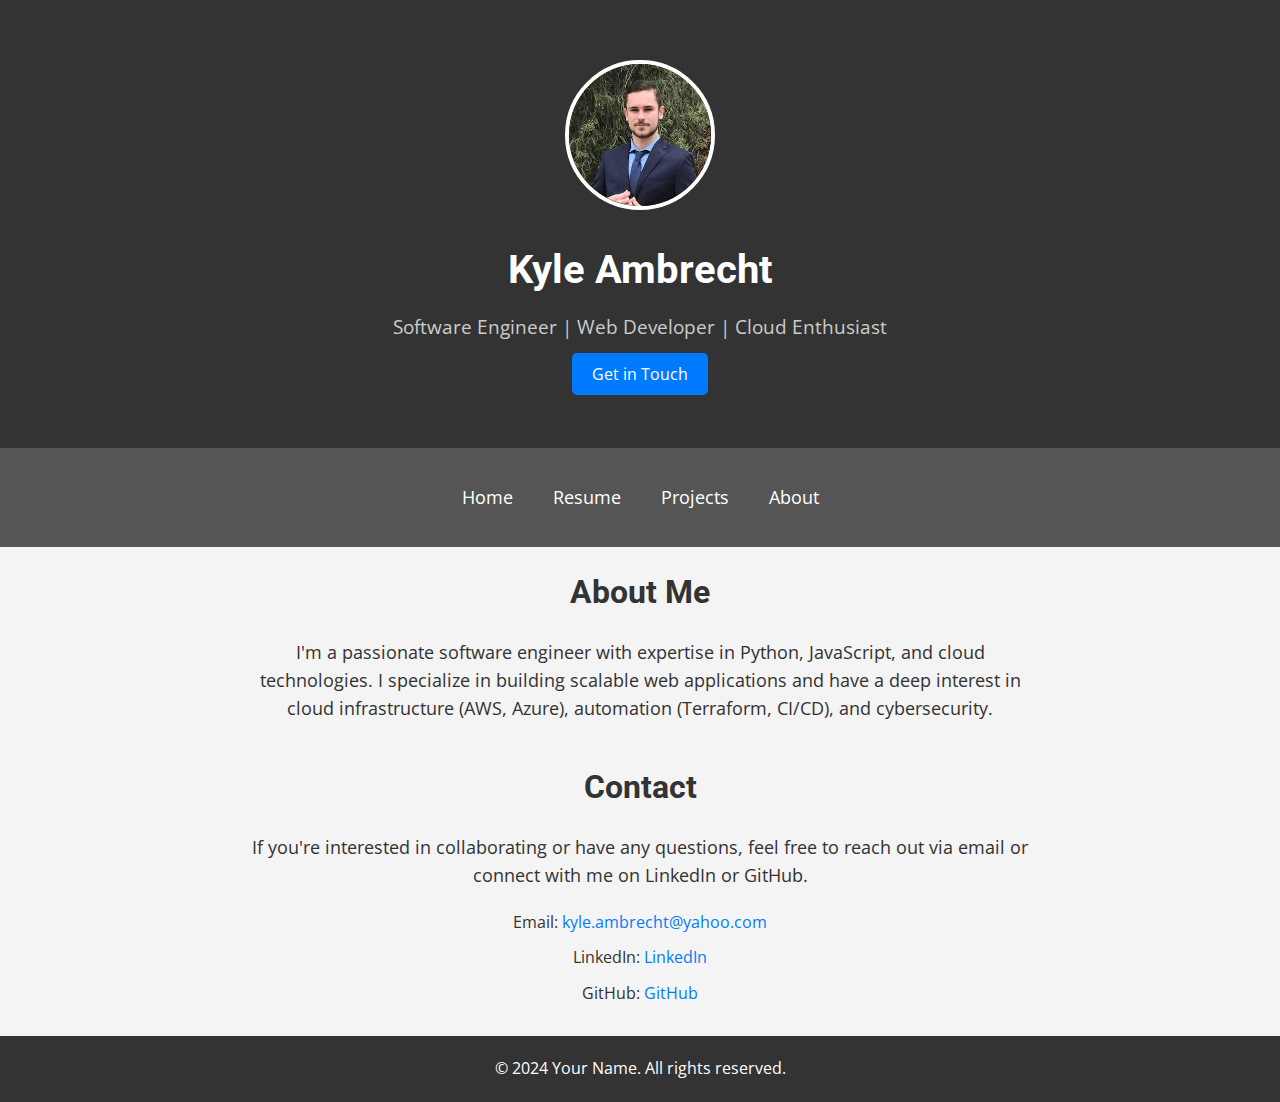
==== about.html @ c1584cb4 "added page links" ====
<!DOCTYPE html>
<html lang="en">
<head>
    <meta charset="UTF-8">
    <meta name="viewport" content="width=device-width, initial-scale=1.0">
    <meta http-equiv="X-UA-Compatible" content="IE=edge">
    <title>Your Name - Portfolio</title>
    <link href="https://fonts.googleapis.com/css2?family=Roboto:wght@400;700&family=Open+Sans&display=swap" rel="stylesheet">
    <link rel="stylesheet" href="css/style.css">
</head>
<body>
    <header>
        <div class="container header-container">
            <div class="profile-image">
                <img src="img/profile.jpg" alt="Your Image">
            </div>
            <div class="intro">
                <h1>Kyle Ambrecht</h1>
                <p>Software Engineer | Web Developer | Cloud Enthusiast</p>
                <a href="#contact" class="button">Get in Touch</a>
            </div>
        </div>
    </header>

    <nav>
        <ul class="nav-menu container">
            <li><a href="#index.html">Home</a></li>
            <li><a href="#resume.html">Resume</a></li>
            <li><a href="#projects.html">Projects</a></li>
            <li><a href="#about">About</a></li>
        </ul>
    </nav>

    <section id="about" class="container about-section">
        <h2>About Me</h2>
        <p>I'm a passionate software engineer with expertise in Python, JavaScript, and cloud technologies. I specialize in building scalable web applications and have a deep interest in cloud infrastructure (AWS, Azure), automation (Terraform, CI/CD), and cybersecurity.</p>
    </section>

    <section id="contact" class="container contact-section">
        <h2>Contact</h2>
        <p>If you're interested in collaborating or have any questions, feel free to reach out via email or connect with me on LinkedIn or GitHub.</p>
        <ul class="contact-info">
            <li>Email: <a href="mailto:kyle.ambrecht@yahoo.com">kyle.ambrecht@yahoo.com</a></li>
            <li>LinkedIn: <a href="https://www.linkedin.com/in/kyle-ambrecht-b428252b3" target="_blank">LinkedIn</a></li>
            <li>GitHub: <a href="https://github.com/KSA01" target="_blank">GitHub</a></li>
        </ul>
    </section>

    <footer>
        <p>&copy; 2024 Your Name. All rights reserved.</p>
    </footer>
</body>
</html>
---- css/style.css ----
/* Global Styling */
* {
    margin: 0;
    padding: 0;
    box-sizing: border-box;
}

body {
    font-family: 'Open Sans', sans-serif;
    color: #333;
    line-height: 1.6;
    background-color: #f4f4f4;
}

/* Container */
.container {
    width: 85%;
    margin: 0 auto;
    padding: 20px 0;
}

/* Header */
header {
    background: #333;
    color: #fff;
    padding: 40px 0;
    text-align: center;
}

.header-container {
    display: flex;
    flex-direction: column;
    align-items: center;
}

.profile-image img {
    width: 150px;
    height: 150px;
    border-radius: 50%;
    border: 4px solid #fff;
    margin-bottom: 20px;
}

.intro h1 {
    font-family: 'Roboto', sans-serif;
    font-size: 2.5rem;
    margin-bottom: 10px;
}

.intro p {
    font-size: 1.2rem;
    color: #ccc;
    margin-bottom: 20px;
}

.button {
    padding: 10px 20px;
    background-color: #007BFF;
    color: #fff;
    text-decoration: none;
    border-radius: 5px;
    transition: background-color 0.3s;
}

.button:hover {
    background-color: #0056b3;
}

/* Navigation */
nav {
    background-color: #555;
    padding: 15px 0;
}

.nav-menu {
    display: flex;
    justify-content: center;
}

.nav-menu li {
    list-style: none;
    margin: 0 20px;
}

.nav-menu li a {
    color: #fff;
    text-decoration: none;
    font-size: 1.1rem;
    transition: color 0.3s;
}

.nav-menu li a:hover {
    color: #007BFF;
}

/* Sections */
section {
    margin: 60px 0;
}

h2 {
    font-family: 'Roboto', sans-serif;
    font-size: 2rem;
    margin-bottom: 20px;
    text-align: center;
    color: #333;
}

/* About Section */
.about-section p {
    text-align: center;
    max-width: 800px;
    margin: 0 auto;
    font-size: 1.1rem;
}

/* Skills Section */
.skills-grid {
    display: grid;
    grid-template-columns: repeat(auto-fit, minmax(250px, 1fr));
    gap: 20px;
    margin-top: 20px;
}

.skill {
    background-color: #fff;
    padding: 20px;
    border-radius: 5px;
    box-shadow: 0 2px 5px rgba(0, 0, 0, 0.1);
    text-align: center;
}

/* Projects Section */
.projects-grid {
    display: grid;
    grid-template-columns: repeat(auto-fit, minmax(250px, 1fr));
    gap: 20px;
}

.project-card {
    background-color: #fff;
    padding: 20px;
    border-radius: 5px;
    box-shadow: 0 2px 5px rgba(0, 0, 0, 0.1);
}

.project-card a {
    color: #007BFF;
    text-decoration: none;
    display: inline-block;
    margin-top: 10px;
}

.project-card a:hover {
    text-decoration: underline;
}

/* Contact Section */
.contact-section p {
    text-align: center;
    font-size: 1.1rem;
    max-width: 800px;
    margin: 0 auto;
}

.contact-info {
    text-align: center;
    margin-top: 20px;
}

.contact-info li {
    list-style: none;
    margin-bottom: 10px;
}

.contact-info a {
    color: #007BFF;
    text-decoration: none;
}

.contact-info a:hover {
    text-decoration: underline;
}

/* Footer */
footer {
    text-align: center;
    padding: 20px 0;
    background-color: #333;
    color: #fff;
}
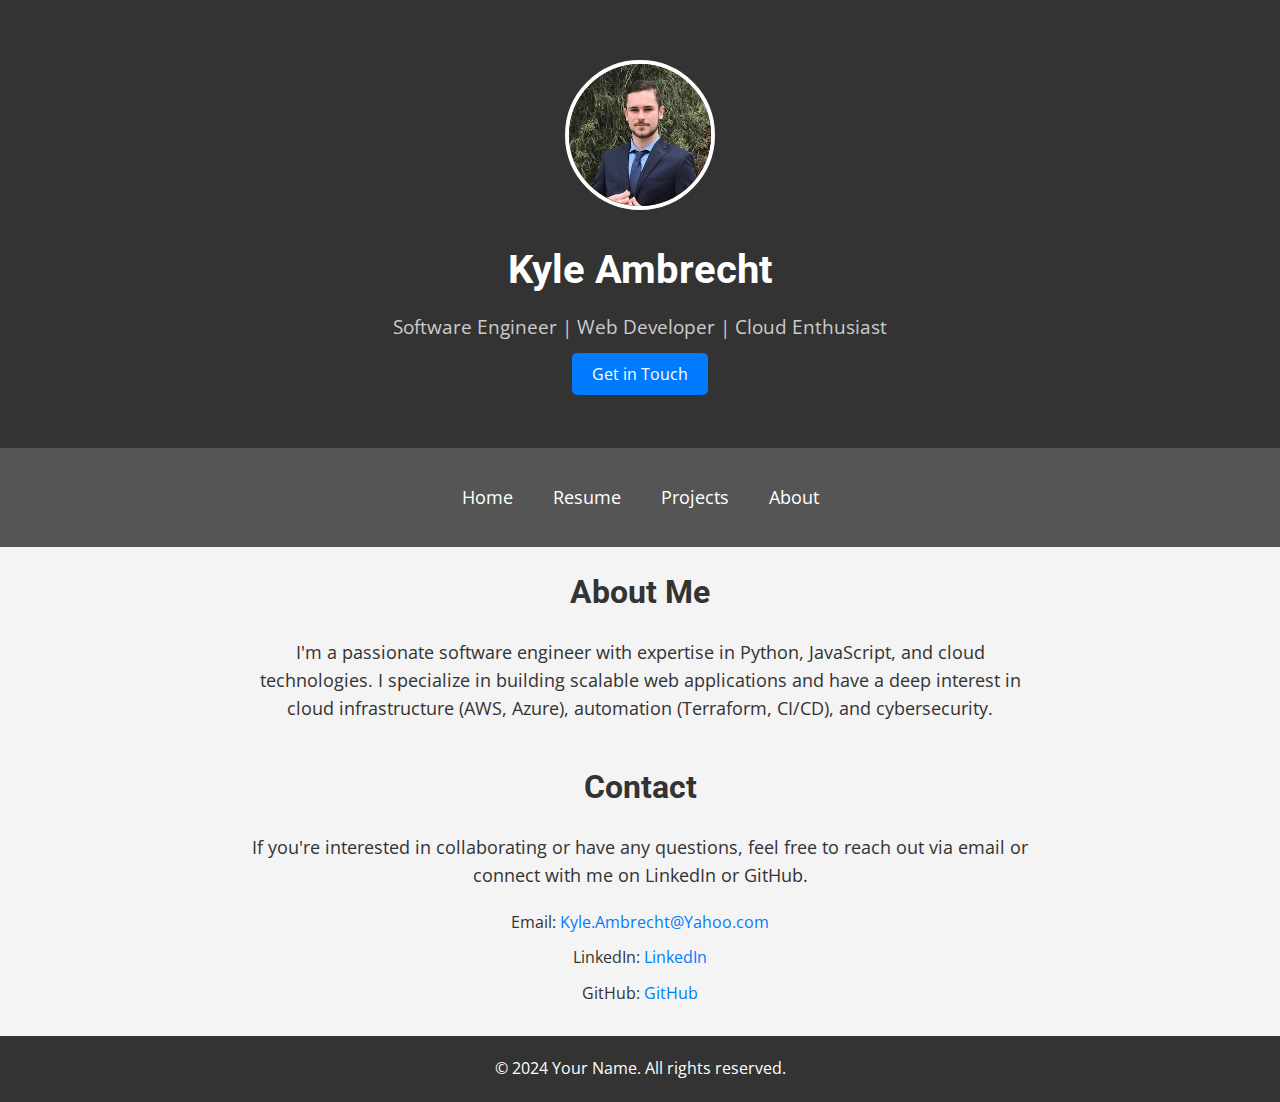
==== commit aae540e4: "fixed email" ====
--- a/about.html
+++ b/about.html
@@ -40,7 +40,7 @@
         <h2>Contact</h2>
         <p>If you're interested in collaborating or have any questions, feel free to reach out via email or connect with me on LinkedIn or GitHub.</p>
         <ul class="contact-info">
-            <li>Email: <a href="mailto:kyle.ambrecht@yahoo.com">kyle.ambrecht@yahoo.com</a></li>
+            <li>Email: <a href="mailto:kyle.ambrecht@yahoo.com">Kyle.Ambrecht@Yahoo.com</a></li>
             <li>LinkedIn: <a href="https://www.linkedin.com/in/kyle-ambrecht-b428252b3" target="_blank">LinkedIn</a></li>
             <li>GitHub: <a href="https://github.com/KSA01" target="_blank">GitHub</a></li>
         </ul>
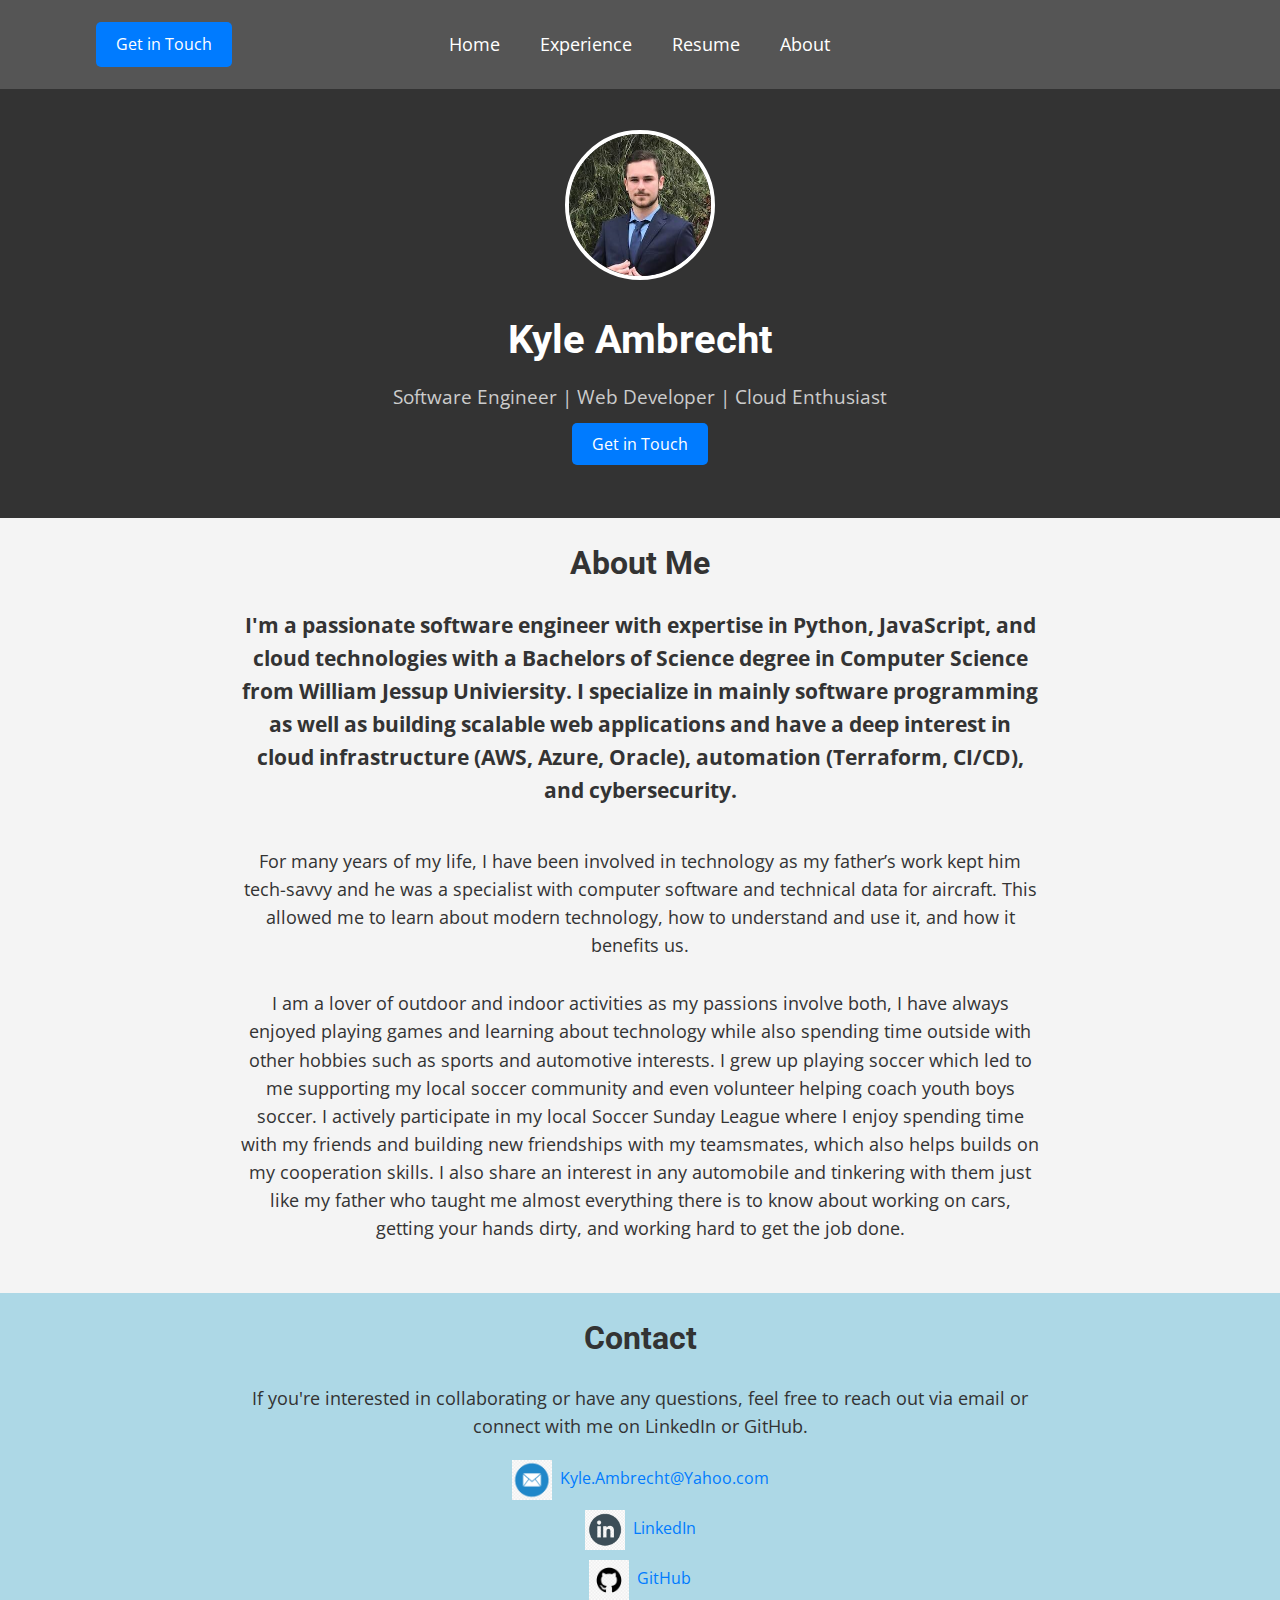
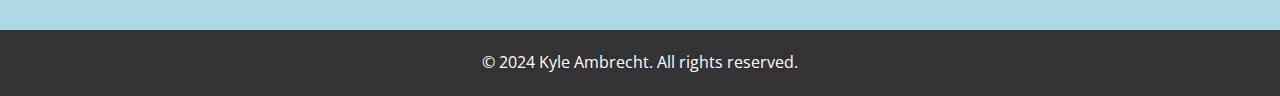
==== commit 0f76a1e6: "v1.1" ====
--- a/about.html
+++ b/about.html
@@ -9,6 +9,18 @@
     <link rel="stylesheet" href="css/style.css">
 </head>
 <body>
+    <nav>
+        <div class="container nav-container">
+            <a href="#contact" class="button nav-button-left">Get in Touch</a>
+            <ul class="nav-menu container">
+                <li><a href="index.html">Home</a></li>
+                <li><a href="projects.html">Experience</a></li>
+                <li><a href="resume.html">Resume</a></li>
+                <li><a href="#about.html">About</a></li>
+            </ul>
+        </div>
+    </nav>
+
     <header>
         <div class="container header-container">
             <div class="profile-image">
@@ -22,32 +34,40 @@
         </div>
     </header>
 
-    <nav>
-        <ul class="nav-menu container">
-            <li><a href="#index.html">Home</a></li>
-            <li><a href="#resume.html">Resume</a></li>
-            <li><a href="#projects.html">Projects</a></li>
-            <li><a href="#about">About</a></li>
-        </ul>
-    </nav>
-
     <section id="about" class="container about-section">
         <h2>About Me</h2>
-        <p>I'm a passionate software engineer with expertise in Python, JavaScript, and cloud technologies. I specialize in building scalable web applications and have a deep interest in cloud infrastructure (AWS, Azure), automation (Terraform, CI/CD), and cybersecurity.</p>
+        <div class="about-section-large">
+        <h3>
+            I'm a passionate software engineer with expertise in Python, JavaScript, and cloud technologies with a Bachelors of Science degree in Computer Science from William Jessup Univiersity. I specialize in mainly software programming as well 
+            as building scalable web applications and have a deep interest in cloud infrastructure (AWS, Azure, Oracle), automation (Terraform, CI/CD), and cybersecurity. 
+        </h3>
+        </div>
+        <p> 
+            For many years of my life, I have been involved in technology as my father’s work kept him tech-savvy and he was a specialist with computer software and technical data for aircraft. This allowed me to learn about modern technology, 
+            how to understand and use it, and how it benefits us.  
+        </p>
+        <p>
+            I am a lover of outdoor and indoor activities as my passions involve both, I have always enjoyed playing games and learning about technology while also spending time outside with other 
+            hobbies such as sports and automotive interests. I grew up playing soccer which led to me supporting my local soccer community and even volunteer helping coach youth boys soccer. I actively participate in my local Soccer Sunday League where I enjoy 
+            spending time with my friends and building new friendships with my teamsmates, which also helps builds on my cooperation skills. I also share an interest in any automobile and tinkering with them just like my father who taught me almost 
+            everything there is to know about working on cars, getting your hands dirty, and working hard to get the job done. 
+        </p>
     </section>
 
-    <section id="contact" class="container contact-section">
-        <h2>Contact</h2>
-        <p>If you're interested in collaborating or have any questions, feel free to reach out via email or connect with me on LinkedIn or GitHub.</p>
-        <ul class="contact-info">
-            <li>Email: <a href="mailto:kyle.ambrecht@yahoo.com">Kyle.Ambrecht@Yahoo.com</a></li>
-            <li>LinkedIn: <a href="https://www.linkedin.com/in/kyle-ambrecht-b428252b3" target="_blank">LinkedIn</a></li>
-            <li>GitHub: <a href="https://github.com/KSA01" target="_blank">GitHub</a></li>
-        </ul>
-    </section>
+    <div class="page-bottom">
+        <section id="contact" class="container contact-section">
+            <h2>Contact</h2>
+            <p>If you're interested in collaborating or have any questions, feel free to reach out via email or connect with me on LinkedIn or GitHub.</p>
+            <ul class="contact-info">
+                <li><a href="mailto:kyle.ambrecht@yahoo.com"><img src="img/email-icon.png" alt="Email :" class="contact-icon">Kyle.Ambrecht@Yahoo.com</a></li>
+                <li><a href="https://www.linkedin.com/in/kyle-ambrecht-b428252b3" target="_blank"><img src="img/linkedin-icon.jpg" alt="LinkedIn :" class="contact-icon">LinkedIn</a></li>
+                <li><a href="https://github.com/KSA01" target="_blank"><img src="img/github-icon.png" alt="GitHub :" class="contact-icon">GitHub</a></li>
+            </ul>
+        </section>
+    </div>
 
     <footer>
-        <p>&copy; 2024 Your Name. All rights reserved.</p>
+        <p>&copy; 2024 Kyle Ambrecht. All rights reserved.</p>
     </footer>
 </body>
 </html>--- a/css/style.css
+++ b/css/style.css
@@ -10,6 +10,7 @@
     color: #333;
     line-height: 1.6;
     background-color: #f4f4f4;
+    padding-top: 70px; /* Adjust this value based on the height of your nav */
 }
 
 /* Container */
@@ -62,6 +63,15 @@
     transition: background-color 0.3s;
 }
 
+.nav-button {
+    padding: 10px 20px;
+    background-color: #007BFF;
+    color: #fff;
+    text-decoration: none;
+    border-radius: 5px;
+    transition: background-color 0.3s;
+}
+
 .button:hover {
     background-color: #0056b3;
 }
@@ -69,12 +79,42 @@
 /* Navigation */
 nav {
     background-color: #555;
-    padding: 15px 0;
-}
-
+    padding: 10px 0;
+    position: fixed; /* Make the nav bar fixed */
+    top: 0; /* Stick it to the top of the screen */
+    width: 100%; /* Ensure it spans the full width of the screen */
+    z-index: 1000; /* Make sure it stays on top of other content */
+}
+
+/* Flexbox layout for nav container */
+.nav-container {
+    display: flex;
+    justify-content: center; /* Center contents horizontally */
+    align-items: center; /* Align contents vertically */
+    position: relative; /* Needed for absolute positioning */
+}
+
+/* Left-aligned button */
+.nav-button-left {
+    padding: 10px 20px;
+    background-color: #007BFF;
+    color: #fff;
+    text-decoration: none;
+    border-radius: 5px;
+    position: absolute;
+    left: 0; /* Position it at the far left */
+}
+
+.nav-button-left:hover {
+    background-color: #0056b3;
+}
+
+/* Center-aligned menu */
 .nav-menu {
     display: flex;
     justify-content: center;
+    list-style: none;
+    padding: 0; /* Reduce padding around the nav items */
 }
 
 .nav-menu li {
@@ -111,6 +151,15 @@
     text-align: center;
     max-width: 800px;
     margin: 0 auto;
+    padding-bottom: 30px;
+    font-size: 1.1rem;
+}
+
+.about-section-large {
+    text-align: center;
+    max-width: 800px;
+    margin: 0 auto;
+    padding-bottom: 40px;
     font-size: 1.1rem;
 }
 
@@ -156,6 +205,11 @@
 }
 
 /* Contact Section */
+
+.page-bottom {
+    background-color: lightblue;
+}
+
 .contact-section p {
     text-align: center;
     font-size: 1.1rem;
@@ -182,6 +236,13 @@
     text-decoration: underline;
 }
 
+.contact-icon {
+    width: 40px; /* Set the icon size */
+    height: 40px;
+    margin-right: 8px; /* Add space between icon and text */
+    vertical-align: middle; /* Align icons with the text */
+}
+
 /* Footer */
 footer {
     text-align: center;
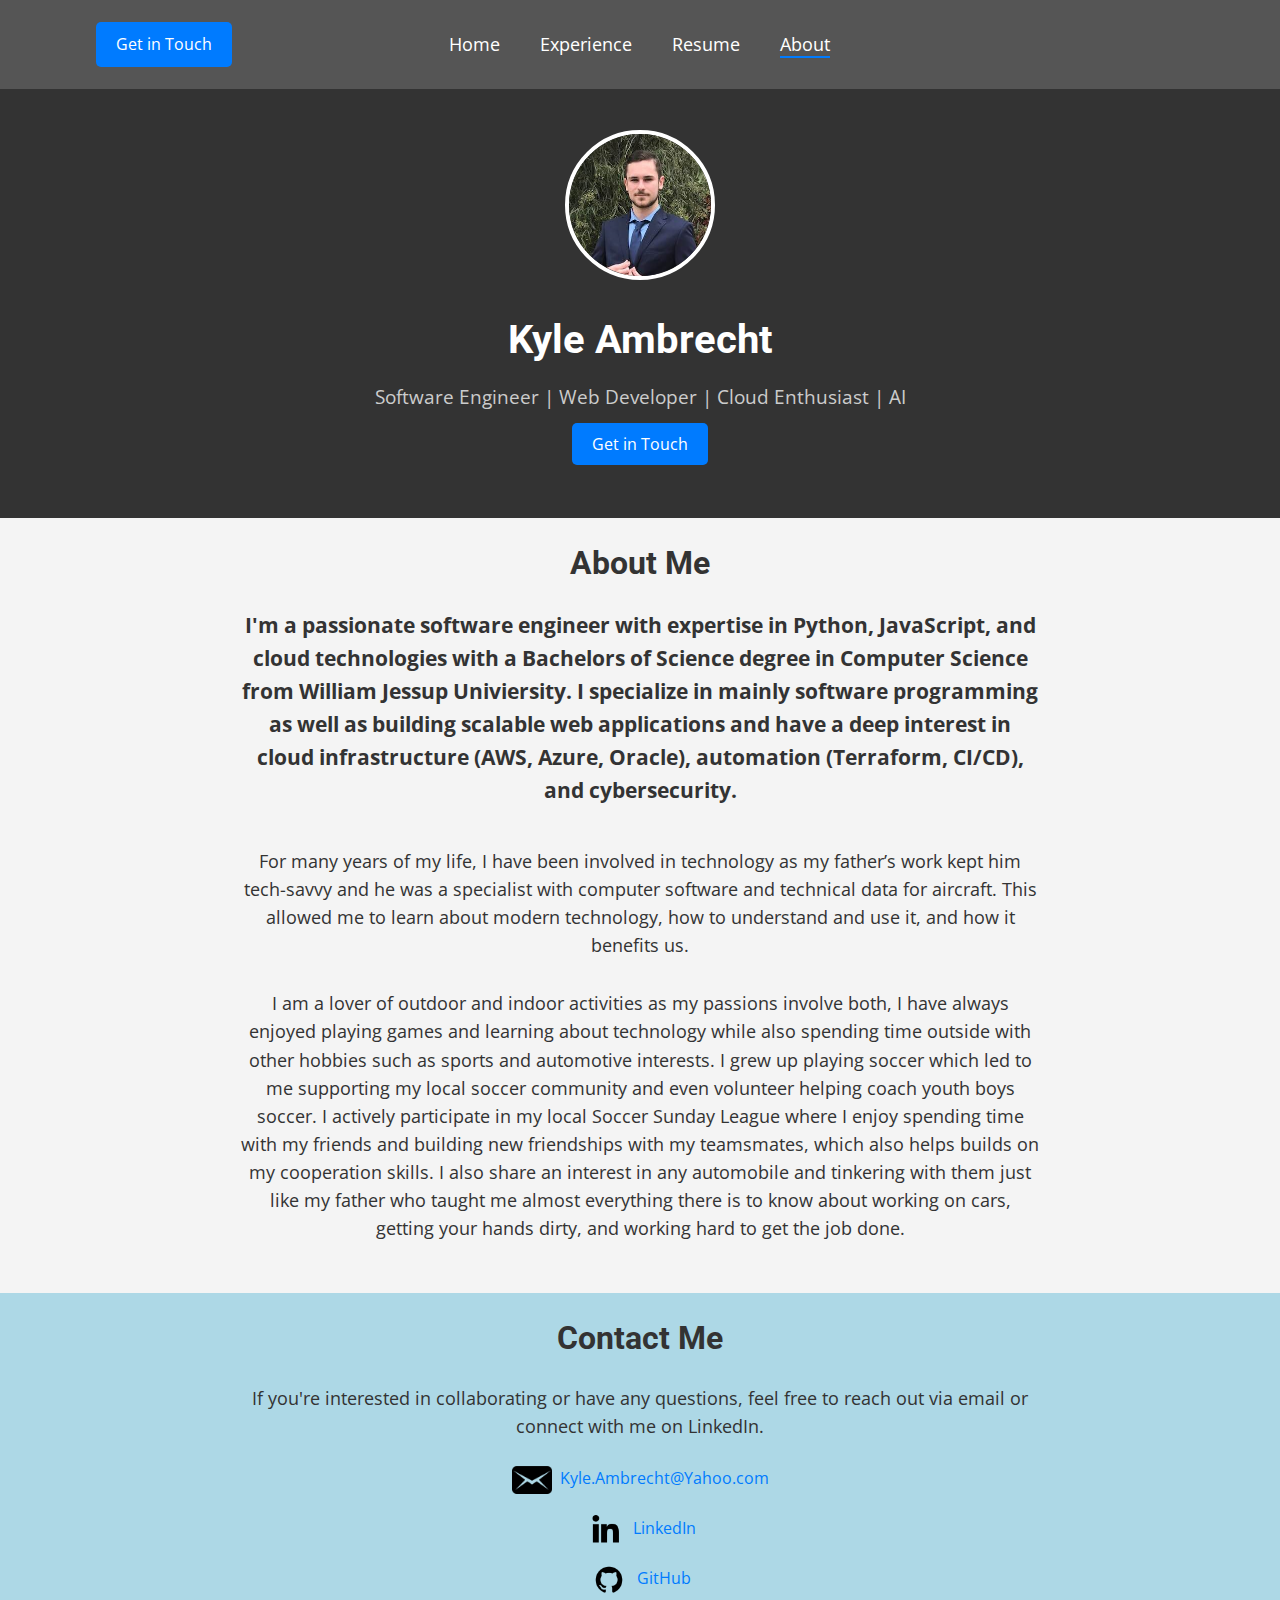
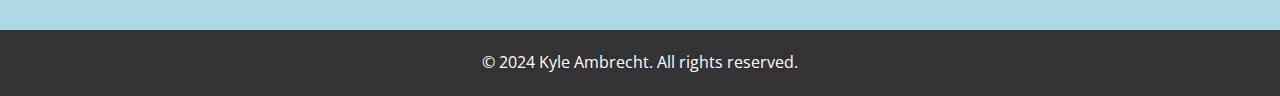
==== commit 5a8ae890: "v1.1.5" ====
--- a/about.html
+++ b/about.html
@@ -16,7 +16,7 @@
                 <li><a href="index.html">Home</a></li>
                 <li><a href="projects.html">Experience</a></li>
                 <li><a href="resume.html">Resume</a></li>
-                <li><a href="#about.html">About</a></li>
+                <li><a href="#about.html" class="active">About</a></li>
             </ul>
         </div>
     </nav>
@@ -28,7 +28,7 @@
             </div>
             <div class="intro">
                 <h1>Kyle Ambrecht</h1>
-                <p>Software Engineer | Web Developer | Cloud Enthusiast</p>
+                <p>Software Engineer | Web Developer | Cloud Enthusiast | AI</p>
                 <a href="#contact" class="button">Get in Touch</a>
             </div>
         </div>
@@ -56,11 +56,11 @@
 
     <div class="page-bottom">
         <section id="contact" class="container contact-section">
-            <h2>Contact</h2>
-            <p>If you're interested in collaborating or have any questions, feel free to reach out via email or connect with me on LinkedIn or GitHub.</p>
+            <h2>Contact Me</h2>
+            <p>If you're interested in collaborating or have any questions, feel free to reach out via email or connect with me on LinkedIn.</p>
             <ul class="contact-info">
                 <li><a href="mailto:kyle.ambrecht@yahoo.com"><img src="img/email-icon.png" alt="Email :" class="contact-icon">Kyle.Ambrecht@Yahoo.com</a></li>
-                <li><a href="https://www.linkedin.com/in/kyle-ambrecht-b428252b3" target="_blank"><img src="img/linkedin-icon.jpg" alt="LinkedIn :" class="contact-icon">LinkedIn</a></li>
+                <li><a href="https://www.linkedin.com/in/kyle-ambrecht-b428252b3" target="_blank"><img src="img/linkedin-icon.png" alt="LinkedIn :" class="contact-icon">LinkedIn</a></li>
                 <li><a href="https://github.com/KSA01" target="_blank"><img src="img/github-icon.png" alt="GitHub :" class="contact-icon">GitHub</a></li>
             </ul>
         </section>
--- a/css/style.css
+++ b/css/style.css
@@ -20,6 +20,7 @@
     padding: 20px 0;
 }
 
+
 /* Header */
 header {
     background: #333;
@@ -75,6 +76,7 @@
 .button:hover {
     background-color: #0056b3;
 }
+
 
 /* Navigation */
 nav {
@@ -133,6 +135,11 @@
     color: #007BFF;
 }
 
+.nav-menu li a.active {
+    border-bottom: 2px solid #007BFF; /* Underline the active link */
+}
+
+
 /* Sections */
 section {
     margin: 60px 0;
@@ -146,6 +153,7 @@
     color: #333;
 }
 
+
 /* About Section */
 .about-section p {
     text-align: center;
@@ -162,6 +170,7 @@
     padding-bottom: 40px;
     font-size: 1.1rem;
 }
+
 
 /* Skills Section */
 .skills-grid {
@@ -179,11 +188,13 @@
     text-align: center;
 }
 
+
 /* Projects Section */
 .projects-grid {
-    display: grid;
+    display: flex;
+    flex-direction: column;
     grid-template-columns: repeat(auto-fit, minmax(250px, 1fr));
-    gap: 20px;
+    gap: 30px;
 }
 
 .project-card {
@@ -204,8 +215,8 @@
     text-decoration: underline;
 }
 
+
 /* Contact Section */
-
 .page-bottom {
     background-color: lightblue;
 }
@@ -250,3 +261,90 @@
     background-color: #333;
     color: #fff;
 }
+
+
+/* Work Experience Section */
+#work-exp {
+    background-color: #f5f7f8;
+    padding: 40px 0;
+}
+
+#work-exp h2 {
+    text-align: center;
+    font-size: 2.5rem;
+    font-family: 'Roboto', sans-serif;
+    color: #333;
+    margin-bottom: 30px;
+}
+
+/* Grid layout for work experience */
+.exp-grid {
+    display: flex;
+    flex-direction: column;
+    gap: 40px; /* Adds space between experience blocks */
+    width: 85%;
+    margin: 0 auto;
+}
+
+/* Individual experience container */
+.experience {
+    display: flex;
+    align-items: center;
+    background-color: #fff;
+    padding: 20px;
+    border-radius: 10px;
+    box-shadow: 0px 2px 6px rgba(0, 0, 0, 0.1);
+    border: 1px solid #e1e1e1;
+    gap: 20px; /* Space between logo and details */
+}
+
+/* Logo styles */
+.exp-logo img {
+    width: 150px;
+    height: 150px;
+    object-fit: contain;
+    margin-right: 30px;
+}
+
+/* Experience details */
+.exp-details {
+    max-width: 600px;
+}
+
+.exp-details h3 {
+    font-size: 1.8rem;
+    font-weight: 700;
+    margin-bottom: 10px;
+    color: #2d2d2d;
+    font-family: 'Roboto', sans-serif;
+}
+
+.exp-details ul {
+    list-style-type: disc;
+    padding-left: 20px;
+    line-height: 1.6;
+}
+
+.exp-details li {
+    font-size: 1.1rem;
+    font-family: 'Open Sans', sans-serif;
+    margin-bottom: 10px;
+    color: #555;
+}
+
+/* Adds padding between multiple experience blocks */
+.experience {
+    padding: 30px;
+}
+
+/* Responsive: Stacks content vertically on small screens */
+@media (max-width: 768px) {
+    .experience {
+        flex-direction: column;
+        align-items: flex-start;
+    }
+
+    .exp-logo img {
+        margin-bottom: 20px;
+    }
+}
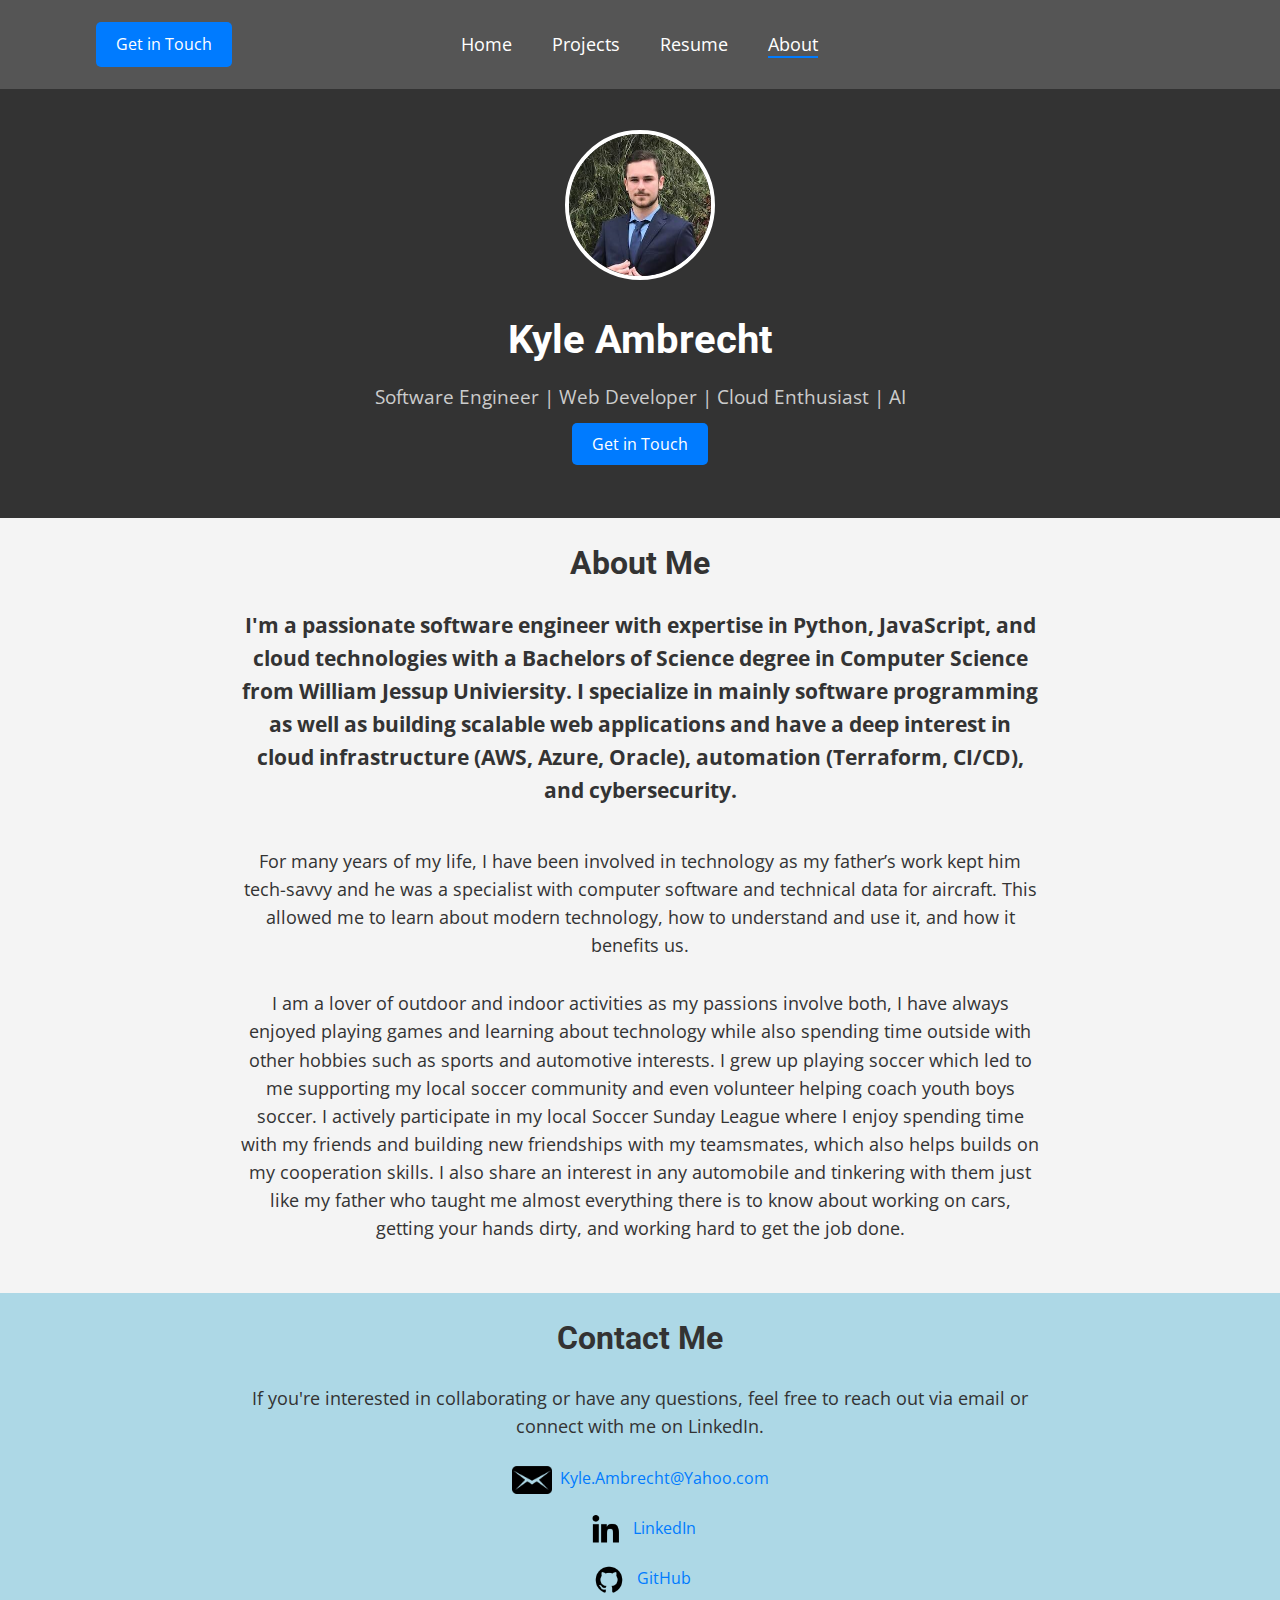
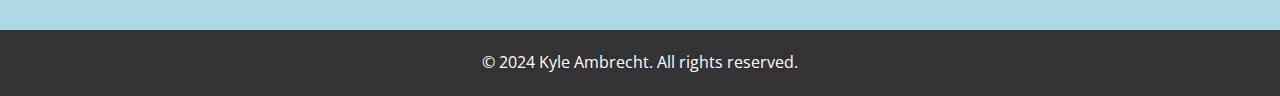
==== commit a1d5d613: "v1.2" ====
--- a/about.html
+++ b/about.html
@@ -14,7 +14,7 @@
             <a href="#contact" class="button nav-button-left">Get in Touch</a>
             <ul class="nav-menu container">
                 <li><a href="index.html">Home</a></li>
-                <li><a href="projects.html">Experience</a></li>
+                <li><a href="projects.html">Projects</a></li>
                 <li><a href="resume.html">Resume</a></li>
                 <li><a href="#about.html" class="active">About</a></li>
             </ul>
--- a/css/style.css
+++ b/css/style.css
@@ -277,6 +277,25 @@
     margin-bottom: 30px;
 }
 
+.work-exp-header {
+    display: flex;
+    justify-content: center;
+    align-items: center;
+    gap: 20px; /* Space between the header and button */
+    position: relative;
+}
+
+.work-exp-header h2 {
+    margin: 0;
+    text-align: center;
+    flex-shrink: 0; /* Prevent h2 from shrinking */
+}
+
+.work-exp-header .button {
+    margin-left: 20px; /* Adjust this for spacing between the button and header */
+    flex-shrink: 0; /* Prevent the button from shrinking */
+}
+
 /* Grid layout for work experience */
 .exp-grid {
     display: flex;
@@ -284,6 +303,7 @@
     gap: 40px; /* Adds space between experience blocks */
     width: 85%;
     margin: 0 auto;
+    align-items: center;
 }
 
 /* Individual experience container */
@@ -296,6 +316,11 @@
     box-shadow: 0px 2px 6px rgba(0, 0, 0, 0.1);
     border: 1px solid #e1e1e1;
     gap: 20px; /* Space between logo and details */
+    width: 50%; /* Allow it to take the full width initially */
+}
+
+.exp-title {
+    display: flex;
 }
 
 /* Logo styles */
@@ -309,6 +334,7 @@
 /* Experience details */
 .exp-details {
     max-width: 600px;
+    margin-left: 160px;
 }
 
 .exp-details h3 {
@@ -323,6 +349,7 @@
     list-style-type: disc;
     padding-left: 20px;
     line-height: 1.6;
+    margin-left: 20px;
 }
 
 .exp-details li {
@@ -348,3 +375,12 @@
         margin-bottom: 20px;
     }
 }
+
+/* Resume */
+#resume h1 {
+    font-family: 'Roboto', sans-serif;
+    font-size: 70px;
+    margin-bottom: 20px;
+    text-align: center;
+    color: #333;
+}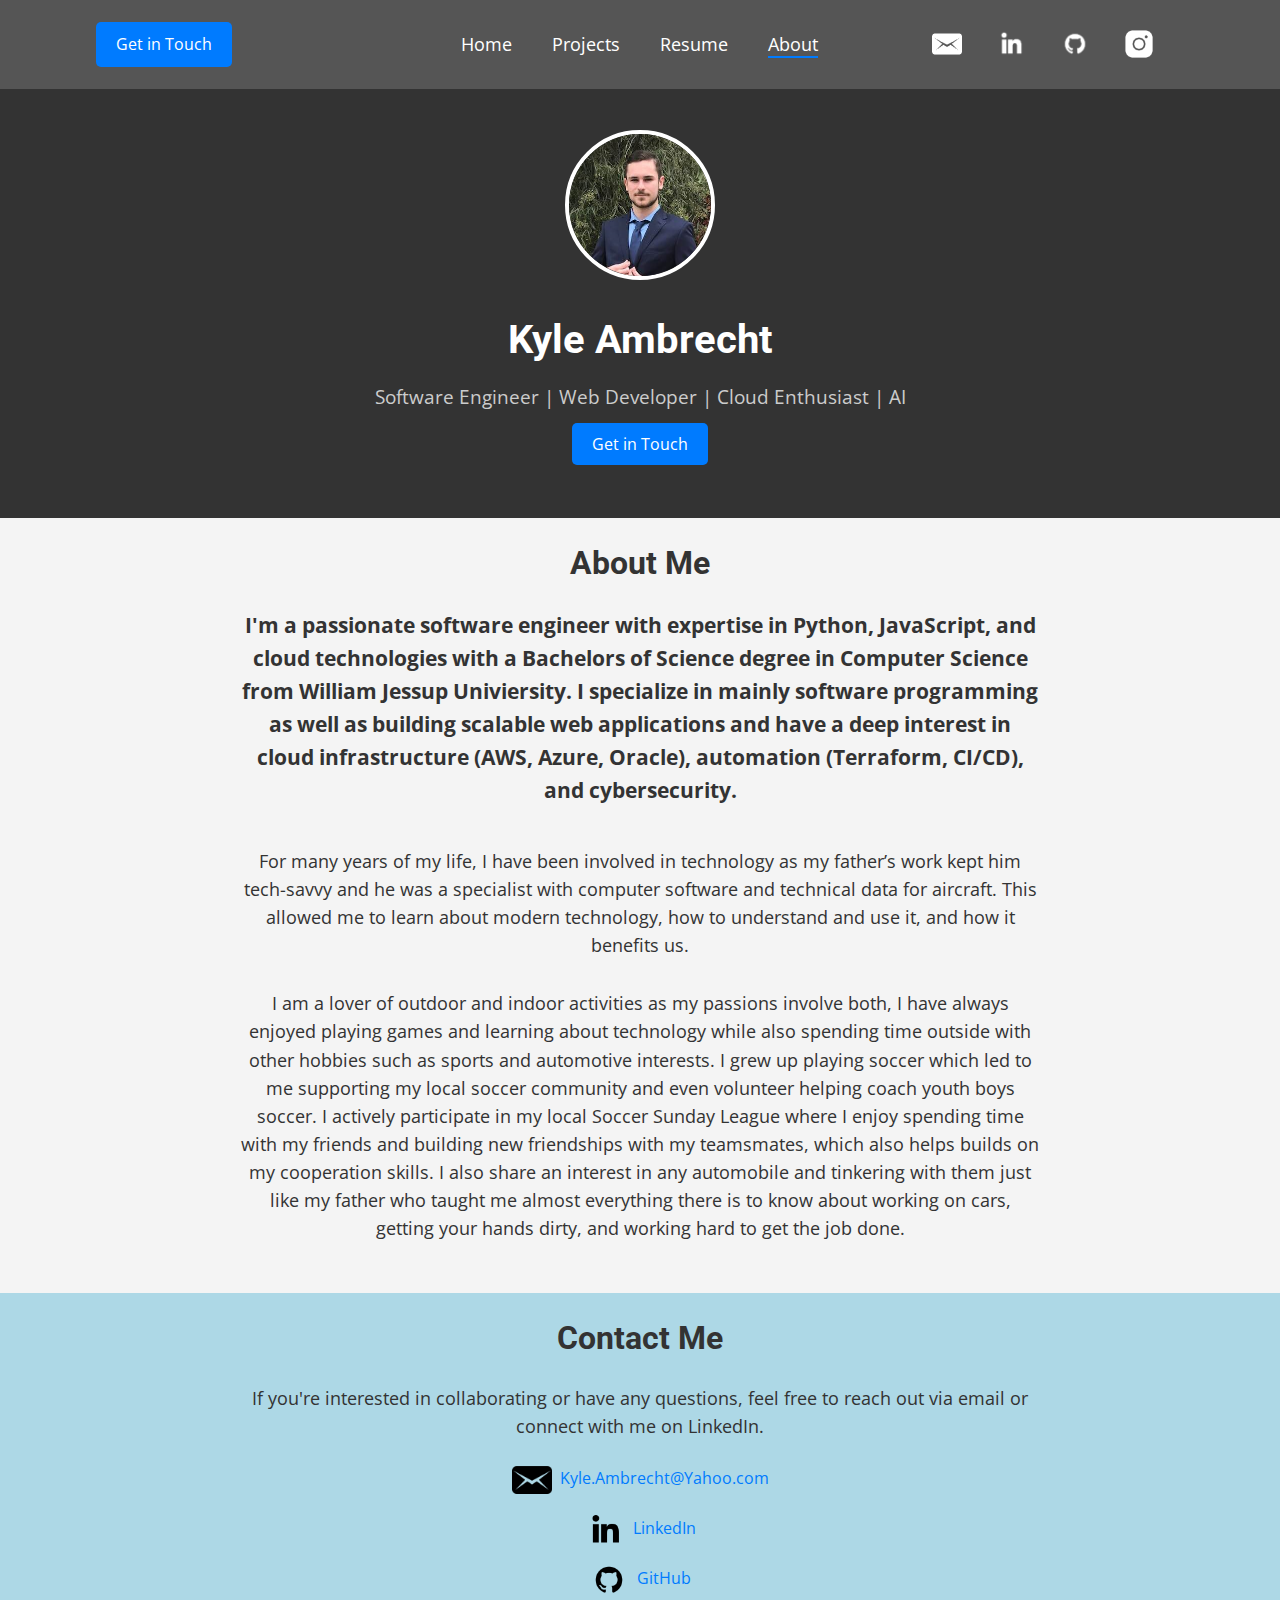
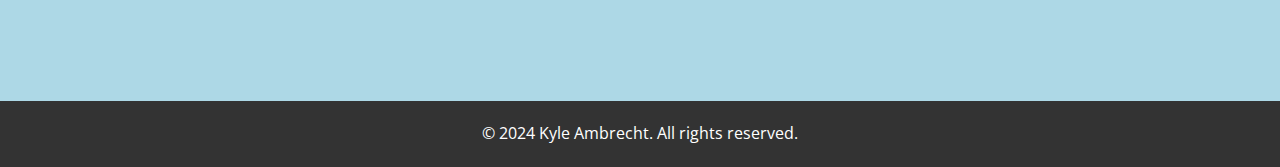
==== commit d6229785: "v1.3" ====
--- a/about.html
+++ b/about.html
@@ -4,7 +4,7 @@
     <meta charset="UTF-8">
     <meta name="viewport" content="width=device-width, initial-scale=1.0">
     <meta http-equiv="X-UA-Compatible" content="IE=edge">
-    <title>Your Name - Portfolio</title>
+    <title>Kyle Ambrecht - Portfolio</title>
     <link href="https://fonts.googleapis.com/css2?family=Roboto:wght@400;700&family=Open+Sans&display=swap" rel="stylesheet">
     <link rel="stylesheet" href="css/style.css">
 </head>
@@ -18,13 +18,19 @@
                 <li><a href="resume.html">Resume</a></li>
                 <li><a href="#about.html" class="active">About</a></li>
             </ul>
+            <div class="nav-icons">
+                <a href="mailto:kyle.ambrecht@yahoo.com"><img src="img/email-w-icon.png" alt="Email" class="nav-icon"></a>
+                <a href="https://www.linkedin.com/in/kyle-ambrecht-b428252b3" target="_blank"><img src="img/linkedin-w-icon.png" alt="LinkedIn" class="nav-icon"></a>
+                <a href="https://github.com/KSA01" target="_blank"><img src="img/github-w-icon.png" alt="GitHub" class="nav-icon"></a>
+                <a href="https://www.instagram.com/_kyle_._ambrecht_/" target="_blank"><img src="img/instagram-w-icon.png" alt="Instagram" class="nav-icon"></a>
+            </div>
         </div>
     </nav>
 
     <header>
         <div class="container header-container">
             <div class="profile-image">
-                <img src="img/profile.jpg" alt="Your Image">
+                <img src="img/profile.jpg" alt="My Image">
             </div>
             <div class="intro">
                 <h1>Kyle Ambrecht</h1>
@@ -63,6 +69,7 @@
                 <li><a href="https://www.linkedin.com/in/kyle-ambrecht-b428252b3" target="_blank"><img src="img/linkedin-icon.png" alt="LinkedIn :" class="contact-icon">LinkedIn</a></li>
                 <li><a href="https://github.com/KSA01" target="_blank"><img src="img/github-icon.png" alt="GitHub :" class="contact-icon">GitHub</a></li>
             </ul>
+            <h2>&nbsp</h2>
         </section>
     </div>
 
--- a/css/style.css
+++ b/css/style.css
@@ -107,6 +107,19 @@
     left: 0; /* Position it at the far left */
 }
 
+.nav-icons {
+    justify-content: right;
+    position: absolute;
+    right: 0; /* Position it at the far left */
+}
+
+.nav-icon {
+    margin-right: 30px;
+    width: 30px; /* Set the icon size */
+    height: 30px;
+    vertical-align: middle; /* Align icons with the text */
+}
+
 .nav-button-left:hover {
     background-color: #0056b3;
 }
@@ -188,6 +201,14 @@
     text-align: center;
 }
 
+.languages-grid {
+    justify-content: center;
+    display: grid;
+    grid-template-columns: repeat(auto-fit, minmax(15%, 25%));
+    gap: 20px;
+    margin-top: 20px;
+}
+
 
 /* Projects Section */
 .projects-grid {
@@ -204,6 +225,11 @@
     box-shadow: 0 2px 5px rgba(0, 0, 0, 0.1);
 }
 
+.project-card img {
+    width: 10%;
+    margin-bottom: 20px;
+}
+
 .project-card a {
     color: #007BFF;
     text-decoration: none;
@@ -281,8 +307,16 @@
     display: flex;
     justify-content: center;
     align-items: center;
+    vertical-align: middle;
     gap: 20px; /* Space between the header and button */
     position: relative;
+}
+
+.download-cv {
+    position: absolute;
+    justify-content: center;
+    margin-left: 900px;
+    margin-bottom: 20px;
 }
 
 .work-exp-header h2 {
@@ -331,6 +365,11 @@
     margin-right: 30px;
 }
 
+#other-logo {
+    border-radius: 50%;
+    border: 4px solid #fff;
+}
+
 /* Experience details */
 .exp-details {
     max-width: 600px;
@@ -383,4 +422,85 @@
     margin-bottom: 20px;
     text-align: center;
     color: #333;
+}
+
+#skillsets h1 {
+    font-family: 'Roboto', sans-serif;
+    font-size: 2.5rem;
+    margin-bottom: 20px;
+    text-align: center;
+    color: #333;
+}
+
+#skillset {
+    margin-bottom: 100px;
+}
+
+#achievements h1 {
+    font-family: 'Roboto', sans-serif;
+    font-size: 2.5rem;
+    margin-bottom: 20px;
+    text-align: center;
+    color: #333;
+}
+
+.hidden {
+    display: none; /* Hide the paragraphs initially */
+}
+
+.see-more-btn {
+    cursor: pointer; /* Change cursor to pointer to indicate it's clickable */
+    color: #007BFF;
+    background-color: white;
+    border: 2px solid #007BFF; /* Add a border with a color */;
+    padding: 5px 10px;
+    margin-top: 10px;
+    border-radius: 5px;
+}
+
+.see-more-btn:hover {
+    color: #0056b3; /* Slightly darker color on hover */
+    border: 2px solid #0056b3; /* Add a border with a color */;
+}
+
+
+/* Style for the modal (background when image is clicked) */
+.modal {
+    display: none; /* Hidden by default */
+    position: fixed; /* Stay in place */
+    z-index: 1000; /* Sit on top */
+    padding-top: 100px; /* Padding from the top */
+    left: 0;
+    top: 0;
+    width: 100%; /* Full width */
+    height: 100%; /* Full height */
+    overflow: auto; /* Enable scroll if needed */
+    background-color: rgba(0, 0, 0, 0.8); /* Black background with opacity */
+}
+
+/* Style for the modal image */
+.modal-content {
+    display: block;
+    margin: auto;
+    max-width: 80%; /* Limit the width of the enlarged image */
+    max-height: 80%;
+}
+
+/* Style for the close button */
+.close {
+    position: absolute;
+    top: 50px;
+    right: 100px;
+    color: #fff;
+    font-size: 40px;
+    font-weight: bold;
+    cursor: pointer;
+}
+
+.project-img {
+    transition: transform 0.2s; /* Animation */
+}
+
+.project-img:hover {
+    transform: scale(1.1); /* Slight enlargement on hover */
 }